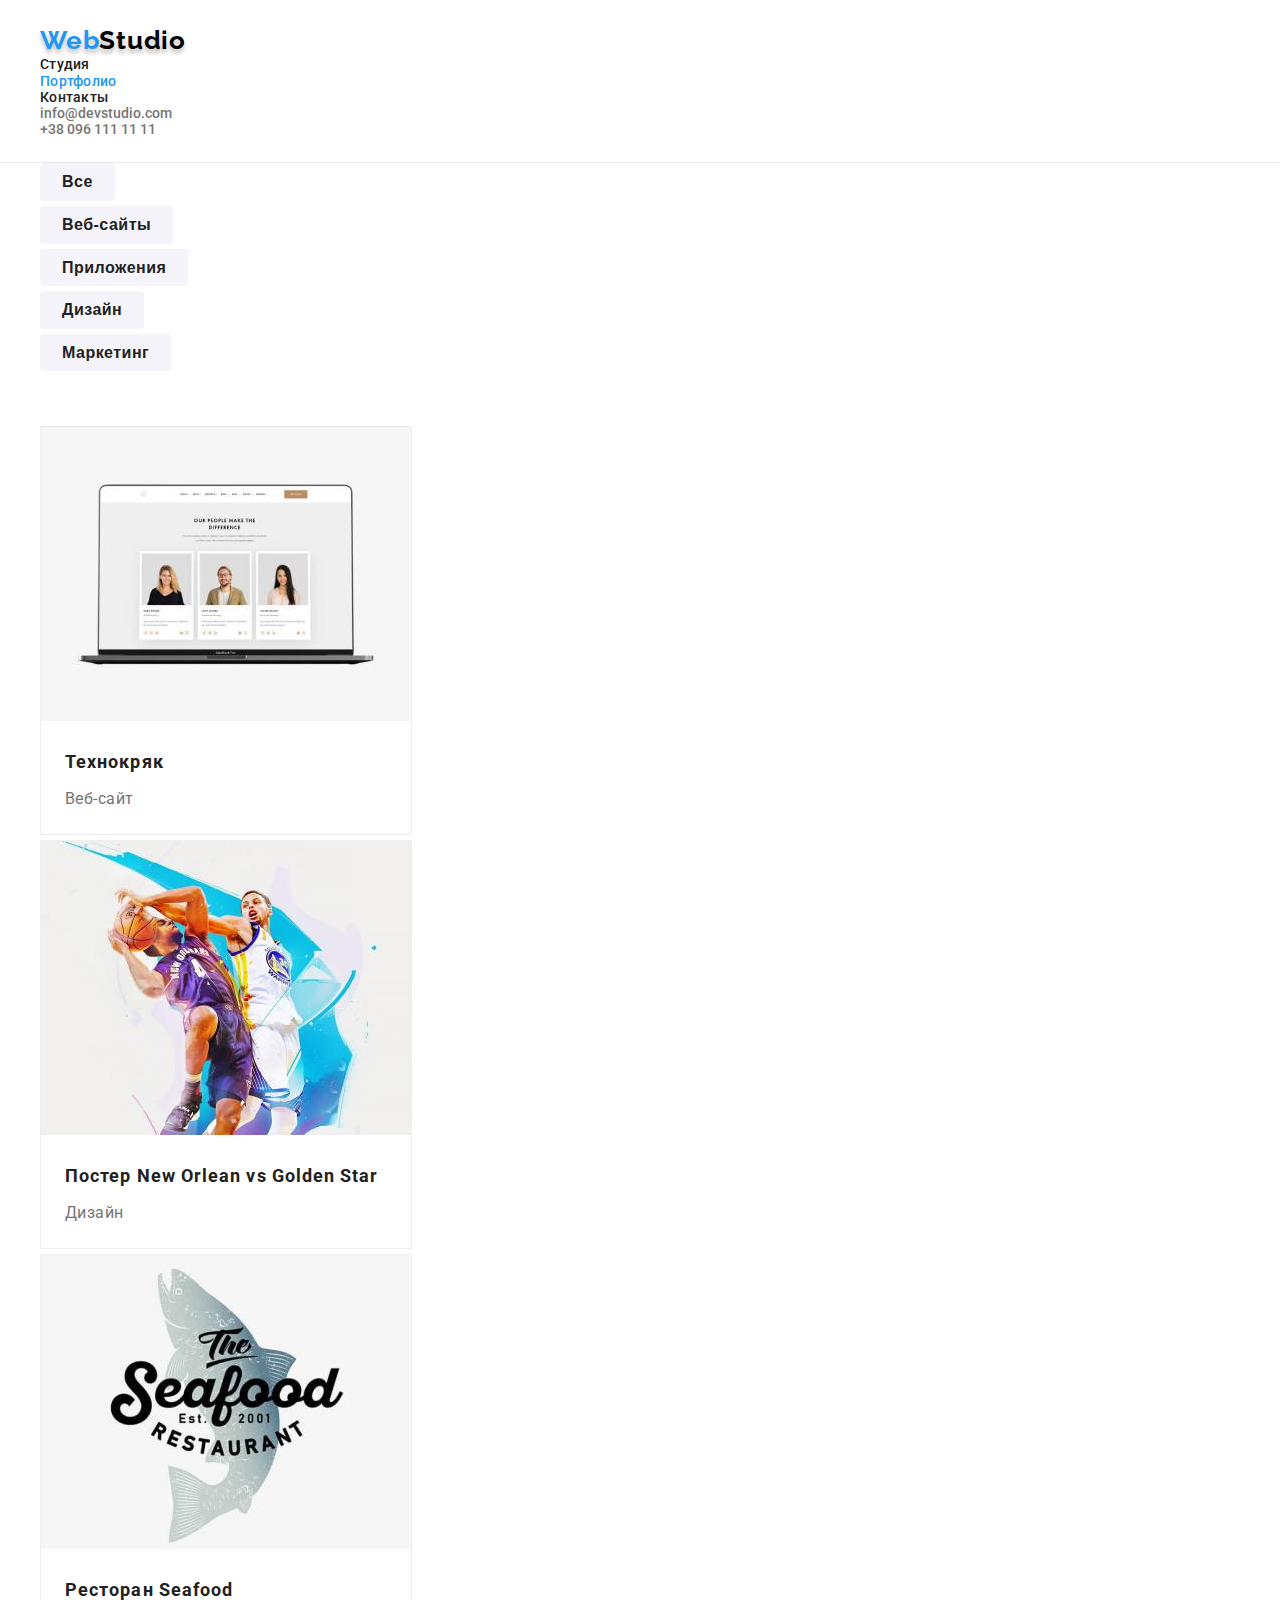
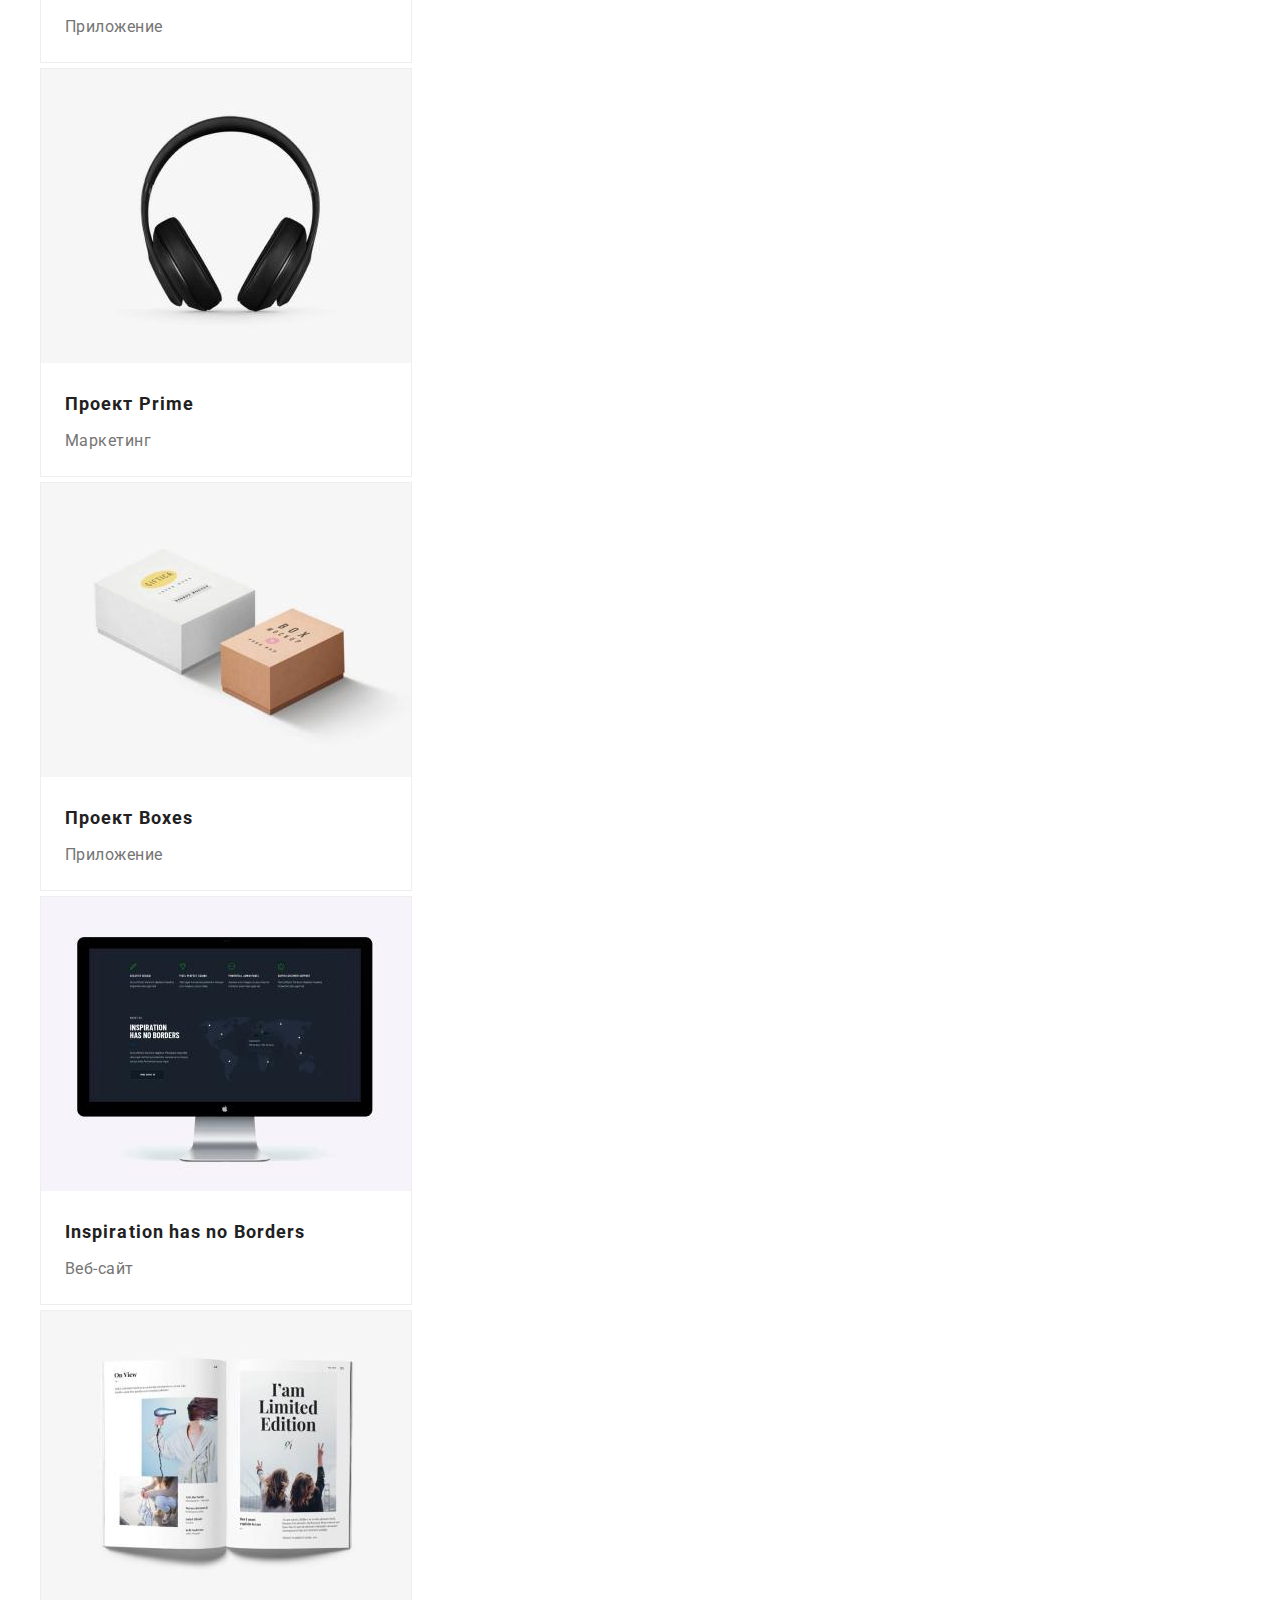
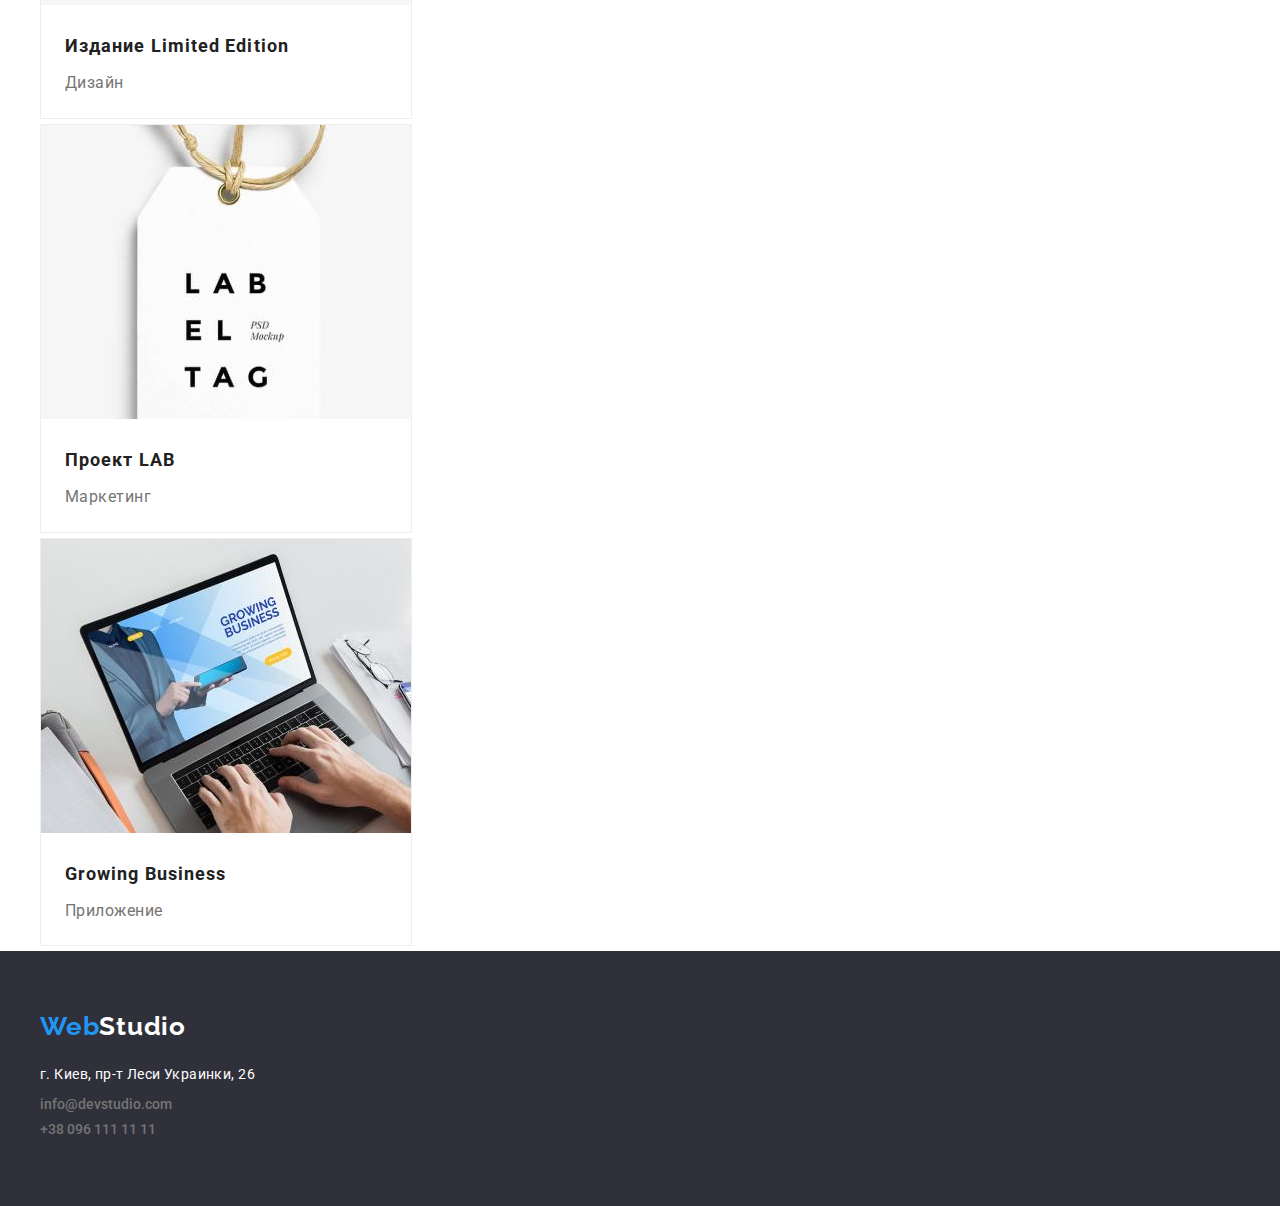
==== portfolio.html @ 9fe81d84 "clone files from hw2" ====
<!DOCTYPE html>
<html lang="en">

<head>
    <meta charset="UTF-8">
    <meta http-equiv="X-UA-Compatible" content="IE=edge">
    <meta name="viewport" content="width=device-width, initial-scale=1.0">
    <link rel="preconnect" href="https://fonts.googleapis.com">
    <link rel="preconnect" href="https://fonts.gstatic.com" crossorigin>
    <link
        href="https://fonts.googleapis.com/css2?family=Raleway:wght@700&family=Roboto:wght@400;500;700;900&display=swap"
        rel="stylesheet">
    <title>goit-markup-hw-02</title>
    <link rel="stylesheet" href="./css/style.css">
</head>

<body>
    <!-- header -->
    <header class="header">
        <div class="container">
            <nav class="header-nav">
                <a class="header-logo" href="/index.html">Web<span>Studio</span></a>
                <ul class="nav">
                    <li class="nav-list">
                        <a class="nav-link" href="./index.html">Студия</a>
                    </li>
                    <li class="nav-list">
                        <a class="nav-link current" href="">Портфолио</a>
                    </li>
                    <li class="nav-list">
                        <a class="nav-link" href="">Контакты</a>
                    </li>
                </ul>
            </nav>
            <ul class="header-contacts">
                <li class="header-contact">
                    <a class="headerContact-link" href="mailto:info@devstudio.com">info@devstudio.com</a>
                </li>
                <li class="header-contact">
                    <a class="headerContact-link" href="tel:+380961111111">+38 096 111 11 11</a>
                </li>
            </ul>
        </div><!-- container -->
    </header><!-- header -->
    <main>
        <section class="section">
            <div class="container">
                <h1 class="visually-hidden">Портфолио</h1>
                <ul class="filter">
                    <li class="filter-item"><button class="filter-button" type="button">Все</button></li>
                    <li class="filter-item"><button class="filter-button" type="button">Веб-сайты</button></li>
                    <li class="filter-item"><button class="filter-button" type="button">Приложения</button></li>
                    <li class="filter-item"><button class="filter-button" type="button">Дизайн</button></li>
                    <li class="filter-item"><button class="filter-button" type="button">Маркетинг</button></li>
                </ul>
                <ul class="portfolio">
                    <li class="portfolio-item">
                        <a href="" class="portfolio-link">
                            <img src="./img/portfolio/portfolio-1.jpg" alt="">
                            <h2 class="portfolio-title">Технокряк</h2>
                            <p class="portfolio-text">Веб-сайт</p>
                        </a>
                    </li>
                    <li class="portfolio-item">
                        <a href="" class="portfolio-link">
                            <img src="./img/portfolio/portfolio-2.jpg" alt="">
                            <h2 class="portfolio-title">Постер New Orlean vs Golden Star</h2>
                            <p class="portfolio-text">Дизайн</p>
                        </a>
                    </li>
                    <li class="portfolio-item">
                        <a href="" class="portfolio-link">
                            <img src="./img/portfolio/portfolio-3.jpg" alt="">
                            <h2 class="portfolio-title">Ресторан Seafood</h2>
                            <p class="portfolio-text">Приложение</p>
                        </a>
                    </li>
                    <li class="portfolio-item">
                        <a href="" class="portfolio-link">
                            <img src="./img/portfolio/portfolio-4.jpg" alt="">
                            <h2 class="portfolio-title">Проект Prime</h2>
                            <p class="portfolio-text">Маркетинг</p>
                        </a>
                    </li>
                    <li class="portfolio-item">
                        <a href="" class="portfolio-link">
                            <img src="./img/portfolio/portfolio-5.jpg" alt="">
                            <h2 class="portfolio-title">Проект Boxes</h2>
                            <p class="portfolio-text">Приложение</p>
                        </a>
                    </li>
                    <li class="portfolio-item">
                        <a href="" class="portfolio-link">
                            <img src="./img/portfolio/portfolio-6.jpg" alt="">
                            <h2 class="portfolio-title">Inspiration has no Borders</h2>
                            <p class="portfolio-text">Веб-сайт</p>
                        </a>
                    </li>
                    <li class="portfolio-item">
                        <a href="" class="portfolio-link">
                            <img src="./img/portfolio/portfolio-7.jpg" alt="">
                            <h2 class="portfolio-title">Издание Limited Edition</h2>
                            <p class="portfolio-text">Дизайн</p>
                        </a>
                    </li>
                    <li class="portfolio-item">
                        <a href="" class="portfolio-link">
                            <img src="./img/portfolio/portfolio-8.jpg" alt="">
                            <h2 class="portfolio-title">Проект LAB</h2>
                            <p class="portfolio-text">Маркетинг</p>
                        </a>
                    </li>
                    <li class="portfolio-item">
                        <a href="" class="portfolio-link">
                            <img src="./img/portfolio/portfolio-9.jpg" alt="">
                            <h2 class="portfolio-title">Growing Business</h2>
                            <p class="portfolio-text">Приложение</p>
                        </a>
                    </li>
                </ul>
            </div>
        </section>
        <!-- footer -->
        <footer class="footer">
            <div class="container">
                <div class="footer-inner">
                    <a class="footer-logo" href="#">Web<span>Studio</span></a>
                    <address>
                        <ul class="footer-contacts">
                            <li class="footer-address">
                                <a class="address-link" href="https://goo.gl/maps/zjhcR8GMYz5ZY6fR8" target="_blank">г.
                                    Киев, пр-т Леси Украинки, 26</a>
                            </li>
                            <li class="footer-contact">
                                <a class="footerContact-link" href="mailto:info@devstudio.com">info@devstudio.com</a>
                            </li>
                            <li class="footer-contact">
                                <a class="footerContact-link" href="tel:+380961111111">+38 096 111 11 11</a>
                            </li>
                        </ul>
                    </address>
                </div>
            </div><!-- container -->
        </footer> <!-- footer -->
    </main>
</body>

</html>
---- css/style.css ----
:root{
    /* text-color */
    --primary-text-color: #212121;
    --second-text-color: #757575;
    --third-text-color: #FFFFFF;
    --accent-color: #2196F3;

    /* logo-color */
    --logo-primary-color: #2196F3;
    --logo-header-color: #000000;
    --logo-footer-color: #FFFFFF;

    /* font-weight */
    --primary-fontWeight: 700;
    --second-fontWeight: 500;

    /* text-size */
    --title-text-size: 36px;
}

body {
    background-color: #ffffff;
    color: var(--primary-text-color);
    font-size: 14px;
    font-family: 'Roboto', sans-serif;
    margin: 0;
    padding: 0;
}

h1,
h2,
h3,
h4,
h5,
h6,
p,
ul {
    margin: 0;
    padding: 0;  
}

li,
a,
button,
address {
    list-style: none;
    font-style: normal;
    text-decoration: none;
}

.container {
    width: 100%;
    max-width: 1200px;
    padding-left: 15px;
    padding-right: 15px;
    margin: 0 auto;
}

.visually-hidden {
    position: absolute;
    white-space: nowrap;
    width: 1px;
    height: 1px;
    overflow: hidden;
    border: 0;
    padding: 0;
    clip: rect(0 0 0 0);
    clip-path: inset(50%);
    margin: -1px;
}

/* header ======================================= */
.header {
    padding: 25px 0;
    border-bottom: 1px solid #ECECEC;
}
.header-nav {
}
.header-logo {
    font-family: Raleway;
    font-weight: var(--primary-fontWeight);
    font-size: 26px;
    line-height: 1.2;
    letter-spacing: 0.03em;

    color: var(--logo-primary-color);

    text-shadow: 0px 4px 4px rgba(0, 0, 0, 0.25);
}
.header-logo span{
    color: var(--logo-header-color)
}
.nav {
}
.nav .nav-link.current{
    color: var(--accent-color);
}

.nav-list {
}
.nav-link {
    color: var(--primary-text-color);
    font-weight: var(--second-fontWeight);
    font-size: 14px;
    line-height: 1.1;
    letter-spacing: 0.02em;

    transition: color 250ms cubic-bezier(0.4, 0, 0.2, 1);
}
.nav-link:focus,
.nav-link:hover{
    color: var(--accent-color);
}
.header-contact {
    
}
.headerContact-link {
    font-weight: var(--second-fontWeight);
    color: var(--second-text-color);
    transition: color 250ms cubic-bezier(0.4, 0, 0.2, 1);
}
.headerContact-link:focus,
.headerContact-link:hover{
    color: var(--accent-color);
}

/* content ======================================= */
.content {
    background-color: #2F303A;
    text-align: center;
}
.content-title {
    margin: 0 auto;
    width: 696px;

    font-weight: 900;
    font-size: 44px;
    line-height: 1.36;

    color: var(--third-text-color);

    text-align: center;
    letter-spacing: 0.06em;
    text-transform: uppercase;
}
.content-btn {
    padding: 10px 32px;
    margin-top: 30px;

    font-weight: var(--primary-fontWeight);
    font-size: 16px;
    line-height: 1.87;
    letter-spacing: 0.06em;

    color: var(--third-text-color);
    background-color: #2196F3;
    border: none;

    box-shadow: 0px 4px 4px rgba(0, 0, 0, 0.15);
    border-radius: 4px;
    cursor: pointer;
    transition: background-color 250ms cubic-bezier(0.4, 0, 0.2, 1);
}

.content-btn:focus,
.content-btn:hover{
    background-color: #188CE8;
}

/* skills ======================================= */
.skills {
}
.skills-items {
    
}
.skills-item {
}
.skills-title {
    margin-bottom: 10px;

    font-weight: var(--primary-fontWeight);
    font-size: 14px;
    line-height: 1.1;
    letter-spacing: 0.03em;
    text-transform: uppercase;
    color: var(--primary-text-color);
}
.skills-text {
    font-size: 14px;
    line-height: 1.71;
    letter-spacing: 0.03em;

    color: var(--second-text-color);    
}

/* whatWeDo ======================================= */
.whatWeDo {
    text-align: center;
}

.whatWeDo-title {
    margin-bottom: 50px;
    
    font-weight: var(--primary-fontWeight);
    font-size: var(--title-text-size);
    line-height: 1.2;
    text-align: center;
    letter-spacing: 0.03em;

    color: var(--primary-text-color);
}
.whatWeDo-images {
}

/* team ======================================= */
.team {
    background-color: #F5F4FA;
    text-align: center;
}
.team-title {
    margin-bottom: 50px;

    font-weight: var(--primary-fontWeight);
    font-size: var(--title-text-size);
    line-height: 1.2;
    letter-spacing: 0.03em;

    color: var(--primary-text-color);
}
.team-cards {

}
.team-card {
    width: 270px;
    margin: 0 auto;
    margin-bottom: 5px;

    box-shadow: 0px 1px 3px rgba(0, 0, 0, 0.12), 0px 1px 1px rgba(0, 0, 0, 0.14), 0px 2px 1px rgba(0, 0, 0, 0.2);
    border-radius: 0px 0px 4px 4px;

    background-color: #FFFFFF;
}
.team-photo {
}
.team-name {
    margin-bottom: 10px;
    padding-top: 30px;

    font-weight: var(--second-fontWeight);
    font-size: 16px;
    line-height: 1.2;

    letter-spacing: 0.03em;
}
.team-prof {
    padding-bottom: 30px;
    font-size: 16px;
    line-height: 1.2;

    letter-spacing: 0.03em;

    color: var(--second-text-color);
}

/* footer ======================================= */
.footer {
    padding: 60px 0;
    background-color: #2F303A;
}
.footer-inner {
}
.footer-logo {
    font-family: Raleway;
    font-weight: var(--primary-fontWeight);
    font-size: 26px;
    line-height: 1.2;

    letter-spacing: 0.03em;

    color: var(--logo-primary-color);
}
.footer-logo span{
    color: var(--logo-footer-color);
}
.footer-contacts {
    margin-top: 20px;
}

.footerContact-link {
    font-weight: var(--second-fontWeight);
    color: var(--second-text-color);
    transition: color 250ms cubic-bezier(0.4, 0, 0.2, 1);
}
.footerContact-link:focus,
.footerContact-link:hover{
    color: var(--third-text-color);
}

.footer-address {
}
.address-link{
    font-size: 14px;
    line-height: 1.71;
    letter-spacing: 0.03em;

    color: #FFFFFF;
}
.footer-contact {
    margin: 9px 0;
}
.contact-link {
}

/* portfolio ======================================= */
.portfolio {
}

.filter {
    margin-bottom: 50px;
}
.filter-button {
    margin-bottom: 5px;
    padding: 6px 22px;

    font-weight: var(--primary-fontWeight);
    font-size: 16px;
    line-height: 1.6;
    text-align: center;
    letter-spacing: 0.03em;

    color: var(--primary-text-color);
    background-color: #F5F4FA;

    cursor: pointer;

    border: 0;
    border-radius: 4px;
}

.filter-button:focus,
.filter-button:hover{
    color: var(--third-text-color);
    background-color: var(--accent-color);
    box-shadow: 0px 3px 1px rgba(0, 0, 0, 0.1),
    0px 1px 2px rgba(0, 0, 0, 0.08),
    0px 2px 2px rgba(0, 0, 0, 0.12);
}

.portfolio {
}
.portfolio-item {
    margin-bottom: 5px;
    width: 370px;
    background-color: #FFFFFF;
    border: 1px solid #EEEEEE;
}
.portfolio-title {
    padding: 20px 0 4px 24px;

    font-weight: var(--primary-fontWeight);
    font-size: 18px;
    line-height: 2;
    letter-spacing: 0.06em;

    color: var(--primary-text-color);
}
.portfolio-text {
    padding: 0 0 20px 24px;

    font-size: 16px;
    line-height: 1.87;
    letter-spacing: 0.03em;

    color: var(--second-text-color);
}
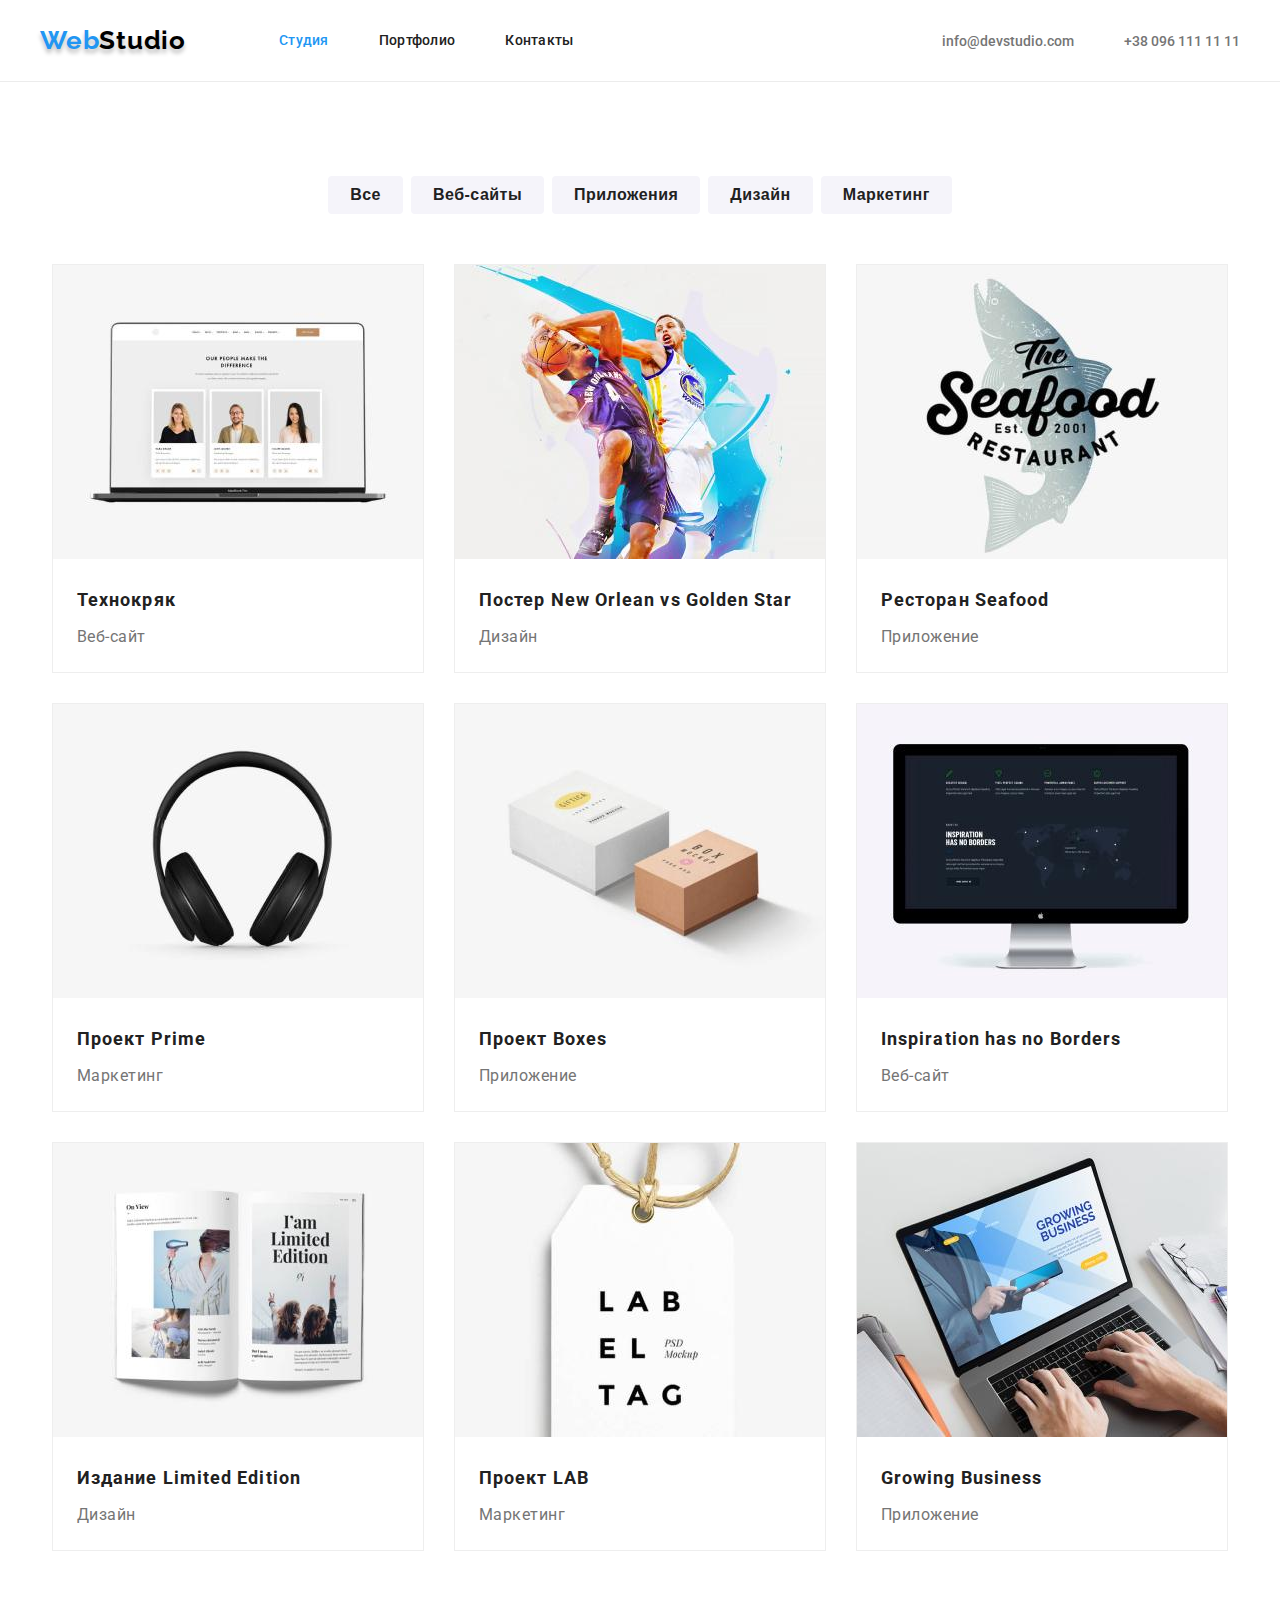
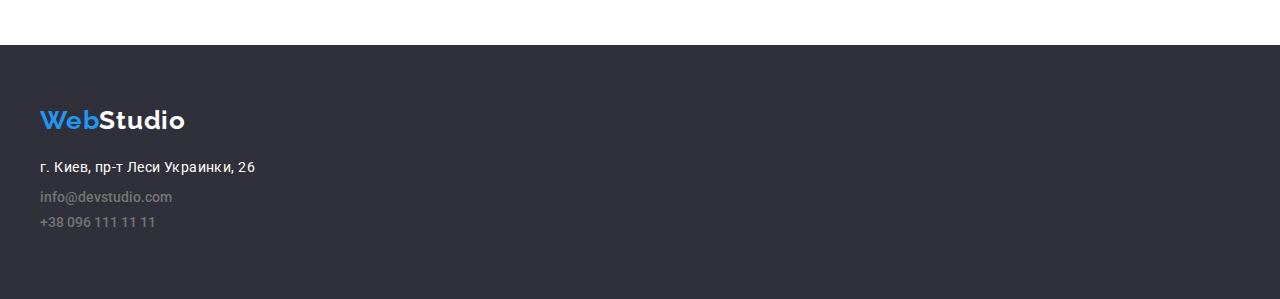
==== commit 8d59ac71: "Добавлено позиционирование index.html и portfolio.html" ====
--- a/portfolio.html
+++ b/portfolio.html
@@ -10,7 +10,7 @@
     <link
         href="https://fonts.googleapis.com/css2?family=Raleway:wght@700&family=Roboto:wght@400;500;700;900&display=swap"
         rel="stylesheet">
-    <title>goit-markup-hw-02</title>
+    <title>goit-markup-hw-03</title>
     <link rel="stylesheet" href="./css/style.css">
 </head>
 
@@ -18,28 +18,30 @@
     <!-- header -->
     <header class="header">
         <div class="container">
-            <nav class="header-nav">
-                <a class="header-logo" href="/index.html">Web<span>Studio</span></a>
-                <ul class="nav">
-                    <li class="nav-list">
-                        <a class="nav-link" href="./index.html">Студия</a>
+            <div class="header-item">
+                <nav class="header-nav">
+                    <a class="header-logo" href="/index.html">Web<span>Studio</span></a>
+                    <ul class="nav">
+                        <li class="nav-list">
+                            <a class="nav-link current" href="">Студия</a>
+                        </li>
+                        <li class="nav-list">
+                            <a class="nav-link" href="./portfolio.html">Портфолио</a>
+                        </li>
+                        <li class="nav-list">
+                            <a class="nav-link" href="">Контакты</a>
+                        </li>
+                    </ul>
+                </nav>
+                <ul class="header-contacts">
+                    <li class="header-contact">
+                        <a class="headerContact-link" href="mailto:info@devstudio.com">info@devstudio.com</a>
                     </li>
-                    <li class="nav-list">
-                        <a class="nav-link current" href="">Портфолио</a>
-                    </li>
-                    <li class="nav-list">
-                        <a class="nav-link" href="">Контакты</a>
+                    <li class="header-contact">
+                        <a class="headerContact-link" href="tel:+380961111111">+38 096 111 11 11</a>
                     </li>
                 </ul>
-            </nav>
-            <ul class="header-contacts">
-                <li class="header-contact">
-                    <a class="headerContact-link" href="mailto:info@devstudio.com">info@devstudio.com</a>
-                </li>
-                <li class="header-contact">
-                    <a class="headerContact-link" href="tel:+380961111111">+38 096 111 11 11</a>
-                </li>
-            </ul>
+            </div>
         </div><!-- container -->
     </header><!-- header -->
     <main>
--- a/css/style.css
+++ b/css/style.css
@@ -74,9 +74,18 @@
     padding: 25px 0;
     border-bottom: 1px solid #ECECEC;
 }
+
+.header-item{
+    display: flex;
+    justify-content: space-between;
+}
+
 .header-nav {
-}
+    display: flex;
+}
+
 .header-logo {
+    margin-right: 93px;
     font-family: Raleway;
     font-weight: var(--primary-fontWeight);
     font-size: 26px;
@@ -87,17 +96,27 @@
 
     text-shadow: 0px 4px 4px rgba(0, 0, 0, 0.25);
 }
+
 .header-logo span{
     color: var(--logo-header-color)
 }
+
 .nav {
-}
+    display: flex;
+    align-items: center;
+}
+
+.nav-list:not(:last-child){
+    margin-right: 50px;
+}
+
 .nav .nav-link.current{
     color: var(--accent-color);
 }
 
 .nav-list {
 }
+
 .nav-link {
     color: var(--primary-text-color);
     font-weight: var(--second-fontWeight);
@@ -107,18 +126,27 @@
 
     transition: color 250ms cubic-bezier(0.4, 0, 0.2, 1);
 }
+
 .nav-link:focus,
 .nav-link:hover{
     color: var(--accent-color);
 }
-.header-contact {
-    
-}
+
+.header-contacts {
+    display: flex;
+    align-items: center;
+}
+
+.header-contact:not(:last-child){
+    margin-right: 50px;
+}
+
 .headerContact-link {
     font-weight: var(--second-fontWeight);
     color: var(--second-text-color);
     transition: color 250ms cubic-bezier(0.4, 0, 0.2, 1);
 }
+
 .headerContact-link:focus,
 .headerContact-link:hover{
     color: var(--accent-color);
@@ -126,9 +154,11 @@
 
 /* content ======================================= */
 .content {
+    padding: 200px 0;
     background-color: #2F303A;
     text-align: center;
 }
+
 .content-title {
     margin: 0 auto;
     width: 696px;
@@ -143,6 +173,7 @@
     letter-spacing: 0.06em;
     text-transform: uppercase;
 }
+
 .content-btn {
     padding: 10px 32px;
     margin-top: 30px;
@@ -169,12 +200,21 @@
 
 /* skills ======================================= */
 .skills {
-}
+    padding-top: 94px;
+}
+
 .skills-items {
-    
-}
+    display: flex;
+    justify-content: space-between;
+}
+
 .skills-item {
 }
+
+.skills-item:not(:last-child){
+    margin-right: 30px;
+}
+
 .skills-title {
     margin-bottom: 10px;
 
@@ -185,7 +225,10 @@
     text-transform: uppercase;
     color: var(--primary-text-color);
 }
+
 .skills-text {
+    width: 270px;
+
     font-size: 14px;
     line-height: 1.71;
     letter-spacing: 0.03em;
@@ -195,6 +238,7 @@
 
 /* whatWeDo ======================================= */
 .whatWeDo {
+    padding: 94px 0;
     text-align: center;
 }
 
@@ -209,14 +253,23 @@
 
     color: var(--primary-text-color);
 }
-.whatWeDo-images {
+
+.whatWeDo-items{
+    display: flex;
+    justify-content: center;
+}
+
+.whatWeDo-item:not(:last-child) {
+    margin-right: 30px;
 }
 
 /* team ======================================= */
 .team {
+    padding: 94px 0;
     background-color: #F5F4FA;
     text-align: center;
 }
+
 .team-title {
     margin-bottom: 50px;
 
@@ -227,21 +280,24 @@
 
     color: var(--primary-text-color);
 }
+
 .team-cards {
-
-}
+    display: flex;
+}
+
 .team-card {
     width: 270px;
     margin: 0 auto;
-    margin-bottom: 5px;
 
     box-shadow: 0px 1px 3px rgba(0, 0, 0, 0.12), 0px 1px 1px rgba(0, 0, 0, 0.14), 0px 2px 1px rgba(0, 0, 0, 0.2);
     border-radius: 0px 0px 4px 4px;
 
     background-color: #FFFFFF;
 }
+
 .team-photo {
 }
+
 .team-name {
     margin-bottom: 10px;
     padding-top: 30px;
@@ -252,6 +308,7 @@
 
     letter-spacing: 0.03em;
 }
+
 .team-prof {
     padding-bottom: 30px;
     font-size: 16px;
@@ -267,8 +324,10 @@
     padding: 60px 0;
     background-color: #2F303A;
 }
+
 .footer-inner {
 }
+
 .footer-logo {
     font-family: Raleway;
     font-weight: var(--primary-fontWeight);
@@ -279,9 +338,11 @@
 
     color: var(--logo-primary-color);
 }
+
 .footer-logo span{
     color: var(--logo-footer-color);
 }
+
 .footer-contacts {
     margin-top: 20px;
 }
@@ -291,6 +352,7 @@
     color: var(--second-text-color);
     transition: color 250ms cubic-bezier(0.4, 0, 0.2, 1);
 }
+
 .footerContact-link:focus,
 .footerContact-link:hover{
     color: var(--third-text-color);
@@ -298,6 +360,7 @@
 
 .footer-address {
 }
+
 .address-link{
     font-size: 14px;
     line-height: 1.71;
@@ -308,18 +371,22 @@
 .footer-contact {
     margin: 9px 0;
 }
+
 .contact-link {
 }
 
 /* portfolio ======================================= */
-.portfolio {
+.section{
+    padding: 94px 0;
 }
 
 .filter {
+    display: flex;
+    justify-content: center;
     margin-bottom: 50px;
 }
+
 .filter-button {
-    margin-bottom: 5px;
     padding: 6px 22px;
 
     font-weight: var(--primary-fontWeight);
@@ -335,6 +402,11 @@
 
     border: 0;
     border-radius: 4px;
+    transition: background 250ms cubic-bezier(0.4, 0, 0.2, 1);
+}
+
+.filter-item:not(:last-child){
+    margin-right: 8px;
 }
 
 .filter-button:focus,
@@ -347,13 +419,26 @@
 }
 
 .portfolio {
-}
+    display: flex;
+    flex-wrap: wrap;
+    justify-content: center;
+}
+
 .portfolio-item {
-    margin-bottom: 5px;
+    margin: 0 30px 30px 0;
     width: 370px;
     background-color: #FFFFFF;
     border: 1px solid #EEEEEE;
 }
+
+.portfolio-item:nth-child(3n + 3) {
+    margin-right: 0;
+}
+
+.portfolio-item:nth-child(n + 7) {
+    margin-bottom: 0;
+}
+
 .portfolio-title {
     padding: 20px 0 4px 24px;
 
@@ -372,11 +457,4 @@
     letter-spacing: 0.03em;
 
     color: var(--second-text-color);
-}
-
-
-
-
-
-
-
+}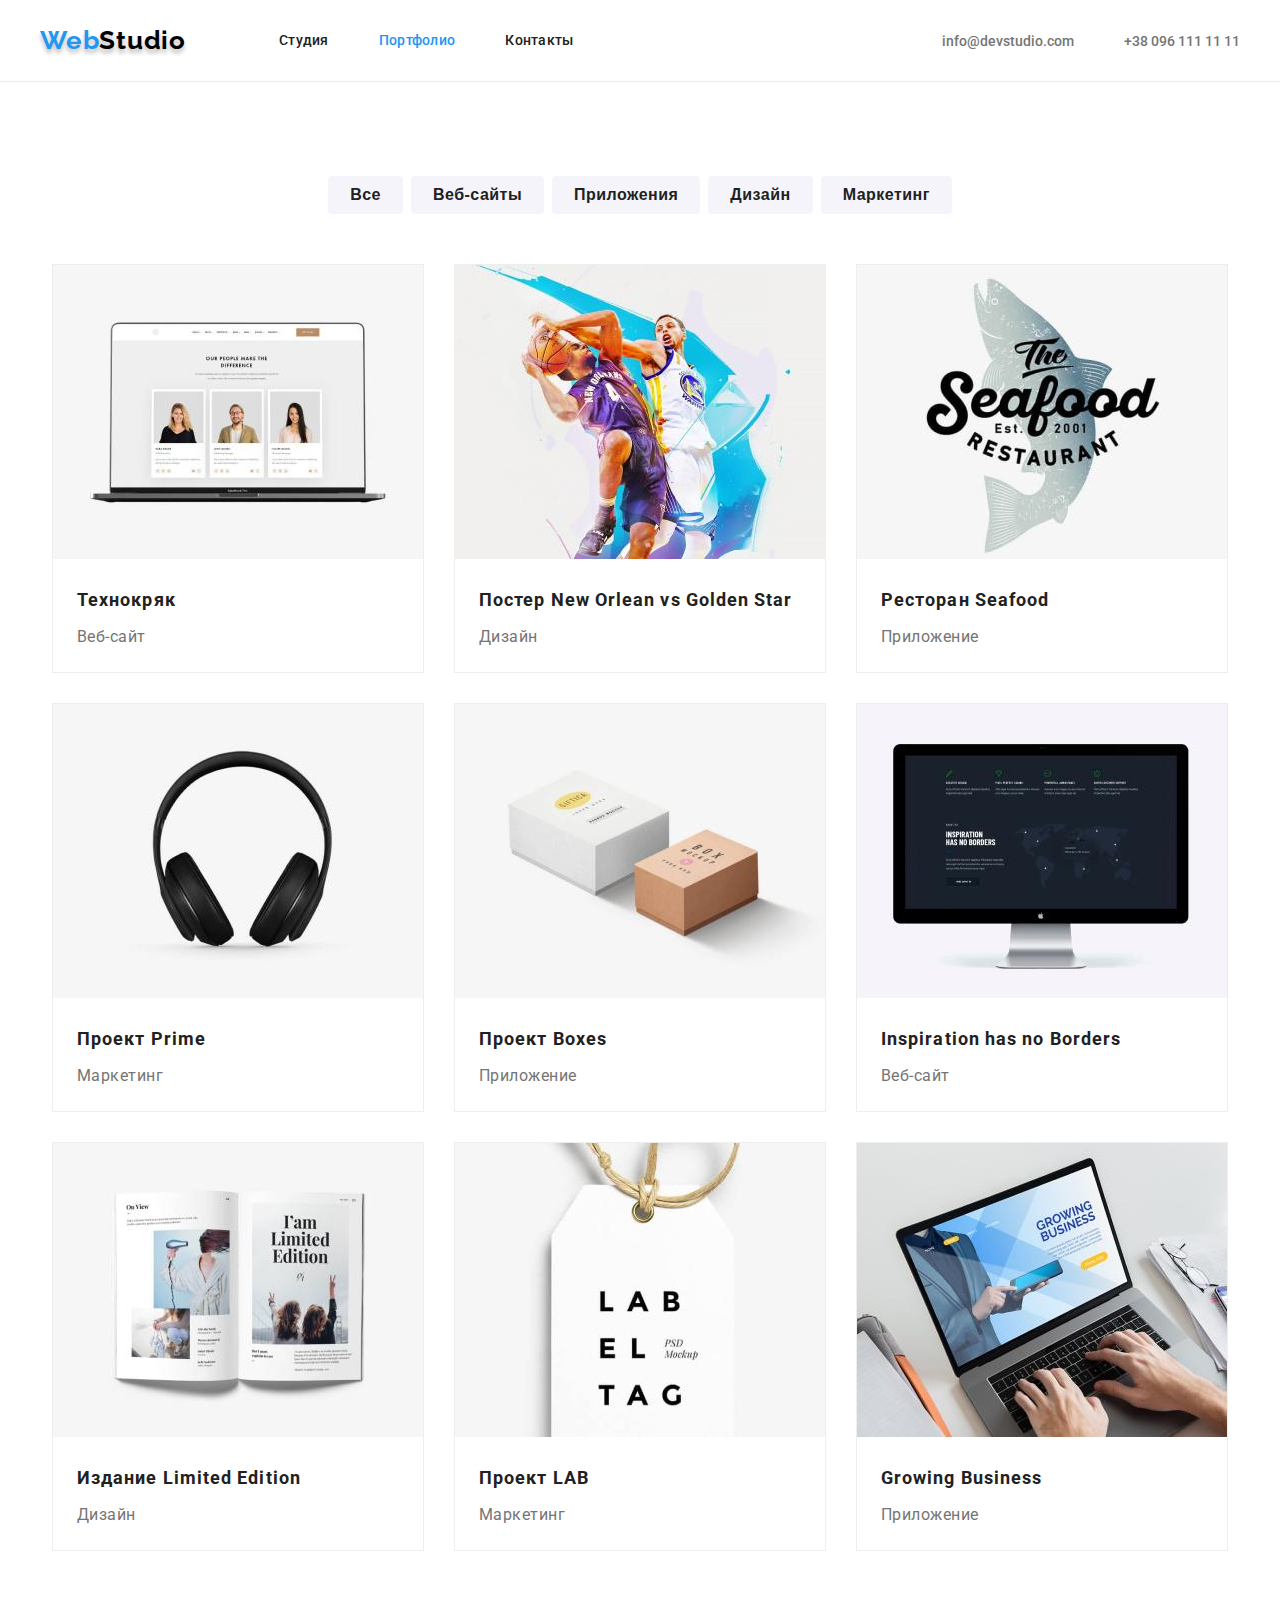
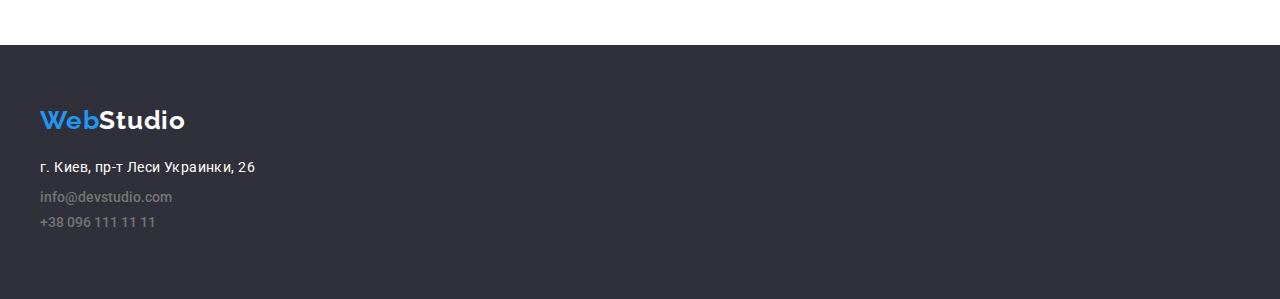
==== commit 7a3ce71f: "исправление ошибок" ====
--- a/portfolio.html
+++ b/portfolio.html
@@ -11,6 +11,7 @@
         href="https://fonts.googleapis.com/css2?family=Raleway:wght@700&family=Roboto:wght@400;500;700;900&display=swap"
         rel="stylesheet">
     <title>goit-markup-hw-03</title>
+
     <link rel="stylesheet" href="./css/style.css">
 </head>
 
@@ -23,10 +24,10 @@
                     <a class="header-logo" href="/index.html">Web<span>Studio</span></a>
                     <ul class="nav">
                         <li class="nav-list">
-                            <a class="nav-link current" href="">Студия</a>
+                            <a class="nav-link" href="./index.html">Студия</a>
                         </li>
                         <li class="nav-list">
-                            <a class="nav-link" href="./portfolio.html">Портфолио</a>
+                            <a class="nav-link current" href="">Портфолио</a>
                         </li>
                         <li class="nav-list">
                             <a class="nav-link" href="">Контакты</a>
--- a/css/style.css
+++ b/css/style.css
@@ -46,6 +46,9 @@
     list-style: none;
     font-style: normal;
     text-decoration: none;
+}
+.section{
+    padding: 94px 0;
 }
 
 .container {
@@ -199,7 +202,7 @@
 }
 
 /* skills ======================================= */
-.skills {
+.section-skills{
     padding-top: 94px;
 }
 
@@ -237,10 +240,7 @@
 }
 
 /* whatWeDo ======================================= */
-.whatWeDo {
-    padding: 94px 0;
-    text-align: center;
-}
+
 
 .whatWeDo-title {
     margin-bottom: 50px;
@@ -264,13 +264,12 @@
 }
 
 /* team ======================================= */
-.team {
-    padding: 94px 0;
+.team-background{
     background-color: #F5F4FA;
-    text-align: center;
 }
 
 .team-title {
+    text-align: center;
     margin-bottom: 50px;
 
     font-weight: var(--primary-fontWeight);
@@ -283,11 +282,11 @@
 
 .team-cards {
     display: flex;
+    justify-content: space-between;
 }
 
 .team-card {
     width: 270px;
-    margin: 0 auto;
 
     box-shadow: 0px 1px 3px rgba(0, 0, 0, 0.12), 0px 1px 1px rgba(0, 0, 0, 0.14), 0px 2px 1px rgba(0, 0, 0, 0.2);
     border-radius: 0px 0px 4px 4px;
@@ -299,6 +298,7 @@
 }
 
 .team-name {
+    text-align: center;
     margin-bottom: 10px;
     padding-top: 30px;
 
@@ -310,6 +310,7 @@
 }
 
 .team-prof {
+    text-align: center;
     padding-bottom: 30px;
     font-size: 16px;
     line-height: 1.2;
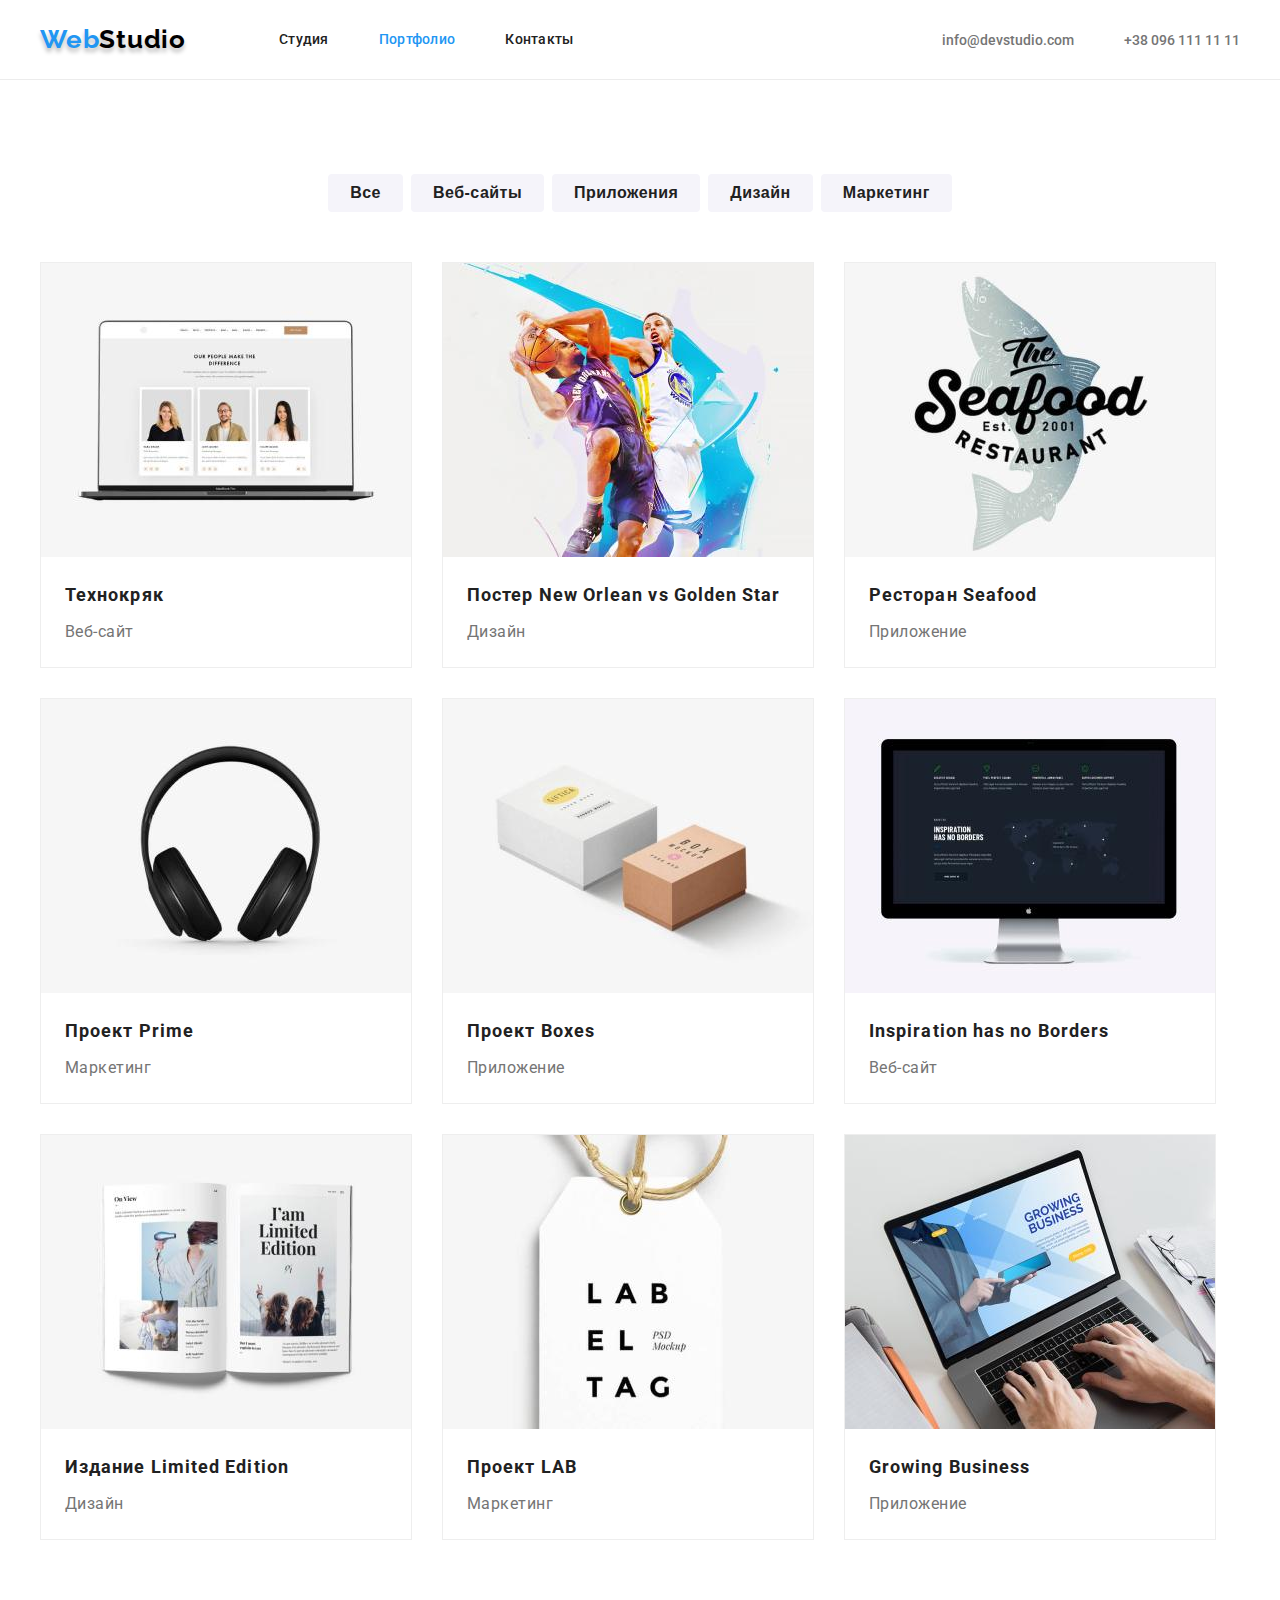
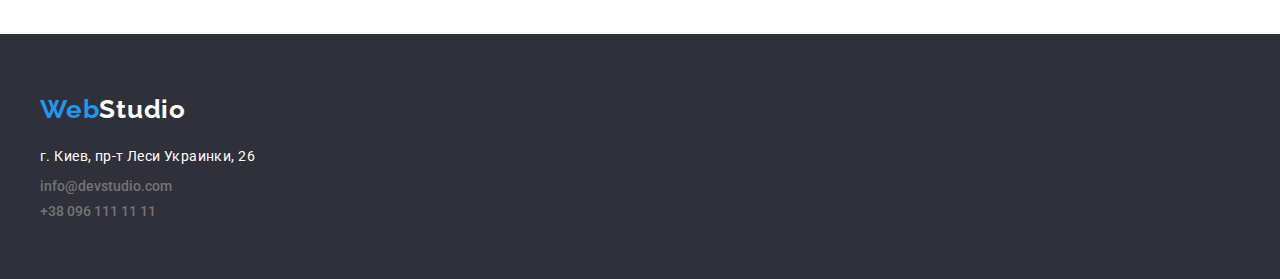
==== commit fb853c2f: "Исправление ошибок" ====
--- a/portfolio.html
+++ b/portfolio.html
@@ -11,38 +11,39 @@
         href="https://fonts.googleapis.com/css2?family=Raleway:wght@700&family=Roboto:wght@400;500;700;900&display=swap"
         rel="stylesheet">
     <title>goit-markup-hw-03</title>
-
+    <link rel="stylesheet" href="https://cdnjs.cloudflare.com/ajax/libs/modern-normalize/1.1.0/modern-normalize.min.css"
+        integrity="sha512-wpPYUAdjBVSE4KJnH1VR1HeZfpl1ub8YT/NKx4PuQ5NmX2tKuGu6U/JRp5y+Y8XG2tV+wKQpNHVUX03MfMFn9Q=="
+        crossorigin="anonymous" referrerpolicy="no-referrer" />
     <link rel="stylesheet" href="./css/style.css">
 </head>
 
 <body>
     <!-- header -->
     <header class="header">
-        <div class="container">
-            <div class="header-item">
-                <nav class="header-nav">
-                    <a class="header-logo" href="/index.html">Web<span>Studio</span></a>
-                    <ul class="nav">
-                        <li class="nav-list">
-                            <a class="nav-link" href="./index.html">Студия</a>
-                        </li>
-                        <li class="nav-list">
-                            <a class="nav-link current" href="">Портфолио</a>
-                        </li>
-                        <li class="nav-list">
-                            <a class="nav-link" href="">Контакты</a>
-                        </li>
-                    </ul>
-                </nav>
-                <ul class="header-contacts">
-                    <li class="header-contact">
-                        <a class="headerContact-link" href="mailto:info@devstudio.com">info@devstudio.com</a>
+        <div class="container header-container">
+            <nav class="header-nav">
+                <a class="header-logo" href="/index.html">Web<span>Studio</span></a>
+                <ul class="nav">
+                    <li class="nav-list">
+                        <a class="nav-link" href="./index.html">Студия</a>
                     </li>
-                    <li class="header-contact">
-                        <a class="headerContact-link" href="tel:+380961111111">+38 096 111 11 11</a>
+                    <li class="nav-list">
+                        <a class="nav-link current" href="">Портфолио</a>
+                    </li>
+                    <li class="nav-list">
+                        <a class="nav-link" href="">Контакты</a>
                     </li>
                 </ul>
-            </div>
+            </nav>
+            <ul class="header-contacts">
+                <li class="header-contact">
+                    <a class="headerContact-link" href="mailto:info@devstudio.com">info@devstudio.com</a>
+                </li>
+                <li class="header-contact">
+                    <a class="headerContact-link" href="tel:+380961111111">+38 096 111 11 11</a>
+                </li>
+            </ul>
+        </div>
         </div><!-- container -->
     </header><!-- header -->
     <main>
@@ -60,92 +61,110 @@
                     <li class="portfolio-item">
                         <a href="" class="portfolio-link">
                             <img src="./img/portfolio/portfolio-1.jpg" alt="">
-                            <h2 class="portfolio-title">Технокряк</h2>
-                            <p class="portfolio-text">Веб-сайт</p>
+                            <div class="portfolio-info">
+                                <h2 class="portfolio-title">Технокряк</h2>
+                                <p class="portfolio-text">Веб-сайт</p>
+                            </div>
                         </a>
                     </li>
                     <li class="portfolio-item">
                         <a href="" class="portfolio-link">
                             <img src="./img/portfolio/portfolio-2.jpg" alt="">
-                            <h2 class="portfolio-title">Постер New Orlean vs Golden Star</h2>
-                            <p class="portfolio-text">Дизайн</p>
+                            <div class="portfolio-info">
+                                <h2 class="portfolio-title">Постер New Orlean vs Golden Star</h2>
+                                <p class="portfolio-text">Дизайн</p>
+                            </div>
                         </a>
                     </li>
                     <li class="portfolio-item">
                         <a href="" class="portfolio-link">
                             <img src="./img/portfolio/portfolio-3.jpg" alt="">
-                            <h2 class="portfolio-title">Ресторан Seafood</h2>
-                            <p class="portfolio-text">Приложение</p>
+                            <div class="portfolio-info">
+                                <h2 class="portfolio-title">Ресторан Seafood</h2>
+                                <p class="portfolio-text">Приложение</p>
+                            </div>
                         </a>
                     </li>
                     <li class="portfolio-item">
                         <a href="" class="portfolio-link">
                             <img src="./img/portfolio/portfolio-4.jpg" alt="">
-                            <h2 class="portfolio-title">Проект Prime</h2>
-                            <p class="portfolio-text">Маркетинг</p>
+                            <div class="portfolio-info">
+                                <h2 class="portfolio-title">Проект Prime</h2>
+                                <p class="portfolio-text">Маркетинг</p>
+                            </div>
                         </a>
                     </li>
                     <li class="portfolio-item">
                         <a href="" class="portfolio-link">
                             <img src="./img/portfolio/portfolio-5.jpg" alt="">
-                            <h2 class="portfolio-title">Проект Boxes</h2>
-                            <p class="portfolio-text">Приложение</p>
+                            <div class="portfolio-info">
+                                <h2 class="portfolio-title">Проект Boxes</h2>
+                                <p class="portfolio-text">Приложение</p>
+                            </div>
                         </a>
                     </li>
                     <li class="portfolio-item">
                         <a href="" class="portfolio-link">
                             <img src="./img/portfolio/portfolio-6.jpg" alt="">
-                            <h2 class="portfolio-title">Inspiration has no Borders</h2>
-                            <p class="portfolio-text">Веб-сайт</p>
+                            <div class="portfolio-info">
+                                <h2 class="portfolio-title">Inspiration has no Borders</h2>
+                                <p class="portfolio-text">Веб-сайт</p>
+                            </div>
                         </a>
                     </li>
                     <li class="portfolio-item">
                         <a href="" class="portfolio-link">
                             <img src="./img/portfolio/portfolio-7.jpg" alt="">
-                            <h2 class="portfolio-title">Издание Limited Edition</h2>
-                            <p class="portfolio-text">Дизайн</p>
+                            <div class="portfolio-info">
+                                <h2 class="portfolio-title">Издание Limited Edition</h2>
+                                <p class="portfolio-text">Дизайн</p>
+                            </div>
                         </a>
                     </li>
                     <li class="portfolio-item">
                         <a href="" class="portfolio-link">
                             <img src="./img/portfolio/portfolio-8.jpg" alt="">
-                            <h2 class="portfolio-title">Проект LAB</h2>
-                            <p class="portfolio-text">Маркетинг</p>
+                            <div class="portfolio-info">
+                                <h2 class="portfolio-title">Проект LAB</h2>
+                                <p class="portfolio-text">Маркетинг</p>
+                            </div>
                         </a>
                     </li>
                     <li class="portfolio-item">
                         <a href="" class="portfolio-link">
                             <img src="./img/portfolio/portfolio-9.jpg" alt="">
-                            <h2 class="portfolio-title">Growing Business</h2>
-                            <p class="portfolio-text">Приложение</p>
+                            <div class="portfolio-info">
+                                <h2 class="portfolio-title">Growing Business</h2>
+                                <p class="portfolio-text">Приложение</p>
+                            </div>
                         </a>
                     </li>
                 </ul>
             </div>
         </section>
-        <!-- footer -->
-        <footer class="footer">
-            <div class="container">
-                <div class="footer-inner">
-                    <a class="footer-logo" href="#">Web<span>Studio</span></a>
-                    <address>
-                        <ul class="footer-contacts">
-                            <li class="footer-address">
-                                <a class="address-link" href="https://goo.gl/maps/zjhcR8GMYz5ZY6fR8" target="_blank">г.
-                                    Киев, пр-т Леси Украинки, 26</a>
-                            </li>
-                            <li class="footer-contact">
-                                <a class="footerContact-link" href="mailto:info@devstudio.com">info@devstudio.com</a>
-                            </li>
-                            <li class="footer-contact">
-                                <a class="footerContact-link" href="tel:+380961111111">+38 096 111 11 11</a>
-                            </li>
-                        </ul>
-                    </address>
-                </div>
-            </div><!-- container -->
-        </footer> <!-- footer -->
     </main>
+    <!-- footer -->
+    <footer class="footer">
+        <div class="container">
+            <div class="footer-inner">
+                <a class="footer-logo" href="#">Web<span>Studio</span></a>
+                <address class="footer-address">
+                    <ul class="footer-items">
+                        <li class="footer-item">
+                            <a class="address-link" href="https://goo.gl/maps/zjhcR8GMYz5ZY6fR8" target="_blank">г.
+                                Киев, пр-т Леси Украинки, 26</a>
+                        </li>
+                        <li class="footer-item">
+                            <a class="contact-link" href="mailto:info@devstudio.com">info@devstudio.com</a>
+                        </li>
+                        <li class="footer-item">
+                            <a class="contact-link" href="tel:+380961111111">+38 096 111 11 11</a>
+                        </li>
+                    </ul>
+                </address>
+            </div>
+        </div><!-- container -->
+    </footer> <!-- footer -->
 </body>
 
 </html>--- a/css/style.css
+++ b/css/style.css
@@ -47,13 +47,19 @@
     font-style: normal;
     text-decoration: none;
 }
+
+img{
+    display: block;
+    max-width: 100%;
+    height: auto;
+}
+
 .section{
     padding: 94px 0;
 }
 
 .container {
-    width: 100%;
-    max-width: 1200px;
+    width: 1200px;
     padding-left: 15px;
     padding-right: 15px;
     margin: 0 auto;
@@ -74,11 +80,11 @@
 
 /* header ======================================= */
 .header {
-    padding: 25px 0;
+    padding: 24px 0;
     border-bottom: 1px solid #ECECEC;
 }
 
-.header-item{
+.header-container{
     display: flex;
     justify-content: space-between;
 }
@@ -203,12 +209,11 @@
 
 /* skills ======================================= */
 .section-skills{
-    padding-top: 94px;
+    padding-bottom: 0;
 }
 
 .skills-items {
     display: flex;
-    justify-content: space-between;
 }
 
 .skills-item {
@@ -256,7 +261,6 @@
 
 .whatWeDo-items{
     display: flex;
-    justify-content: center;
 }
 
 .whatWeDo-item:not(:last-child) {
@@ -286,8 +290,6 @@
 }
 
 .team-card {
-    width: 270px;
-
     box-shadow: 0px 1px 3px rgba(0, 0, 0, 0.12), 0px 1px 1px rgba(0, 0, 0, 0.14), 0px 2px 1px rgba(0, 0, 0, 0.2);
     border-radius: 0px 0px 4px 4px;
 
@@ -296,11 +298,12 @@
 
 .team-photo {
 }
-
+.team-info{
+    padding: 30px 0;
+}
 .team-name {
     text-align: center;
     margin-bottom: 10px;
-    padding-top: 30px;
 
     font-weight: var(--second-fontWeight);
     font-size: 16px;
@@ -311,7 +314,7 @@
 
 .team-prof {
     text-align: center;
-    padding-bottom: 30px;
+
     font-size: 16px;
     line-height: 1.2;
 
@@ -330,6 +333,9 @@
 }
 
 .footer-logo {
+    display: inline-block;
+    margin-bottom: 20px;
+
     font-family: Raleway;
     font-weight: var(--primary-fontWeight);
     font-size: 26px;
@@ -344,18 +350,19 @@
     color: var(--logo-footer-color);
 }
 
-.footer-contacts {
-    margin-top: 20px;
-}
-
-.footerContact-link {
+.footer-item:not(:last-child){
+    margin-bottom: 9px;
+}
+
+
+.contact-link {
     font-weight: var(--second-fontWeight);
     color: var(--second-text-color);
     transition: color 250ms cubic-bezier(0.4, 0, 0.2, 1);
 }
 
-.footerContact-link:focus,
-.footerContact-link:hover{
+.contact-link:focus,
+.contact-link:hover{
     color: var(--third-text-color);
 }
 
@@ -369,17 +376,9 @@
 
     color: #FFFFFF;
 }
-.footer-contact {
-    margin: 9px 0;
-}
-
-.contact-link {
-}
+
 
 /* portfolio ======================================= */
-.section{
-    padding: 94px 0;
-}
 
 .filter {
     display: flex;
@@ -422,7 +421,6 @@
 .portfolio {
     display: flex;
     flex-wrap: wrap;
-    justify-content: center;
 }
 
 .portfolio-item {
@@ -439,10 +437,12 @@
 .portfolio-item:nth-child(n + 7) {
     margin-bottom: 0;
 }
+.portfolio-info{
+    padding: 20px 24px;
+}
 
 .portfolio-title {
-    padding: 20px 0 4px 24px;
-
+    margin-bottom: 4px;
     font-weight: var(--primary-fontWeight);
     font-size: 18px;
     line-height: 2;
@@ -451,8 +451,6 @@
     color: var(--primary-text-color);
 }
 .portfolio-text {
-    padding: 0 0 20px 24px;
-
     font-size: 16px;
     line-height: 1.87;
     letter-spacing: 0.03em;
